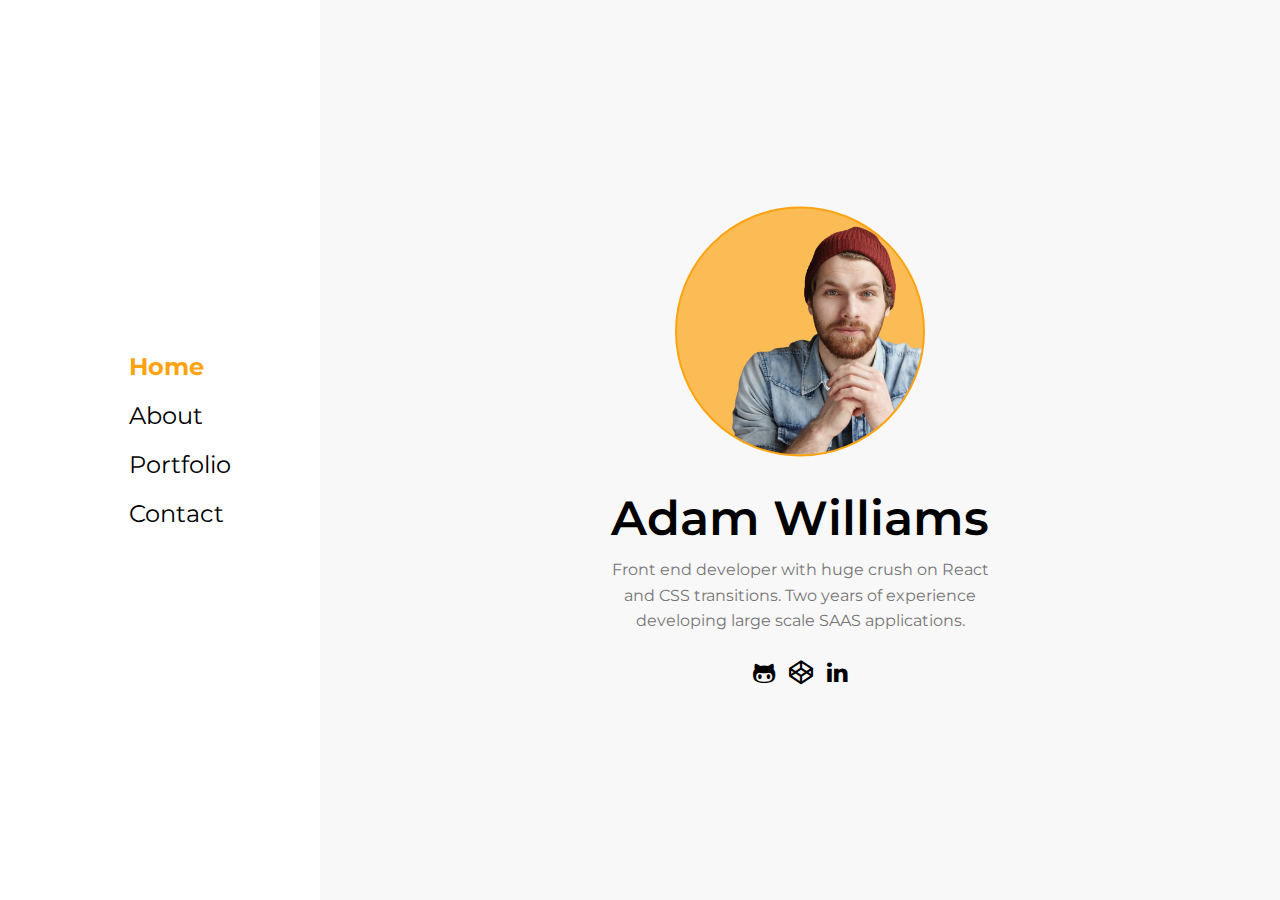
==== index.html @ 5f894e11 "init commit" ====
<!DOCTYPE html>
<html lang="en">
<head>
    <meta charset="UTF-8">
    <meta name="viewport" content="width=device-width, initial-scale=1.0">
    <link rel="preconnect" href="https://fonts.googleapis.com">
    <link rel="preconnect" href="https://fonts.gstatic.com" crossorigin>
    <link href="https://fonts.googleapis.com/css2?family=Montserrat:wght@400;500;600&display=swap" rel="stylesheet">
    <link rel="stylesheet" href="https://cdnjs.cloudflare.com/ajax/libs/font-awesome/4.7.0/css/font-awesome.css" integrity="sha512-5A8nwdMOWrSz20fDsjczgUidUBR8liPYU+WymTZP1lmY9G6Oc7HlZv156XqnsgNUzTyMefFTcsFH/tnJE/+xBg==" crossorigin="anonymous" referrerpolicy="no-referrer" />    <link rel="stylesheet" href="style.css">
    <title>Portfolio website</title>
</head>
<body>
    <main class="vh-100 flex">
        <aside class="vh-100 flex content-center items-center">
            <ul>
                <li><a href="" class="active">Home</a></li>
                <li><a href="">About</a></li>
                <li><a href="">Portfolio</a></li>
                <li><a href="">Contact</a></li>
            </ul>
        </aside>
        <section class="gray-background vh-100">
            <div class="vcenter">
                <div class="flex content-center items-center">
                    <div class="circle">
                        <div class="img"></div>
                    </div>
                </div>
                <div class="flex content-center">
                    <h1>Adam Williams</h1>
                </div>
                <div class="flex content-center">
                    <p>Front end developer with huge crush on React and CSS transitions. Two years of experience developing large scale SAAS applications.</p>
                </div>
                <div class="flex content-center">
                    <i class="fa fa-github-alt" aria-hidden="true"></i>
                    <i class="fa fa-codepen" aria-hidden="true"></i>
                    <i class="fa fa-linkedin" aria-hidden="true"></i>
                </div>
            </div>
        </section>
    </main>
</body>
</html>
---- style.css ----
/* https://coolors.co/000000-14213d-fca311-e5e5e5-ffffff */
* {
    box-sizing: border-box;
}
:root {
    --black: #000000ff;
    --oxford-blue: #14213dff;
    --orange-web: #fca311ff;
    --platinum: #e5e5e5ff;
    --white: #ffffffff;
}

body {
    padding: 0;
    margin: 0;
    font-family: 'Montserrat', sans-serif;
}

body,html, .vh-100 {
    height: 100vh;
}

.flex {
    display: flex;
}

.vcenter {
    position: relative;
    top: 50%;
    transform: translateY(-50%);
}

.content-center {
    justify-content: center;
}

.items-center {
    align-items: center;
}

ul {
    list-style-type: none;
}

ul a {
    text-decoration: none;
    color: var(--black);
    font-size: 1.5rem;
}

ul li {
    margin-bottom: 20px;
}

a.active {
    font-weight: bold;
    color: var(--orange-web);
}

.gray-background {
    background-color: #f8f8f8;
}

aside {
    border-right: 1px solid var(--white);
    min-width: 25%;
    flex: 1 1 25%;
}

section {
    min-width: 75%;
}

.circle {
    border-radius: 100%;
    background-color:rgba(252,163,17,0.7);
    border: 2px solid rgba(252,163,17,1);
    display: flex;
    align-items: center;
    justify-content: center;
    background-image: url("./2.png");
    background-size: cover;
    background-position: center left;
    width: 250px;
    height: 250px;
}

h1 {
    color: var(--black);
    font-size: 3rem;
    font-weight: 600;
    margin-bottom: 10px;
}

p {   
    margin-top: 0;
    max-width: 400px;
    text-align: center;
    line-height: 1.6;
    color:#767676
}

i.fa {
    color: var(--black);
    margin: 10px 7px;
    font-size: 1.5rem;
}
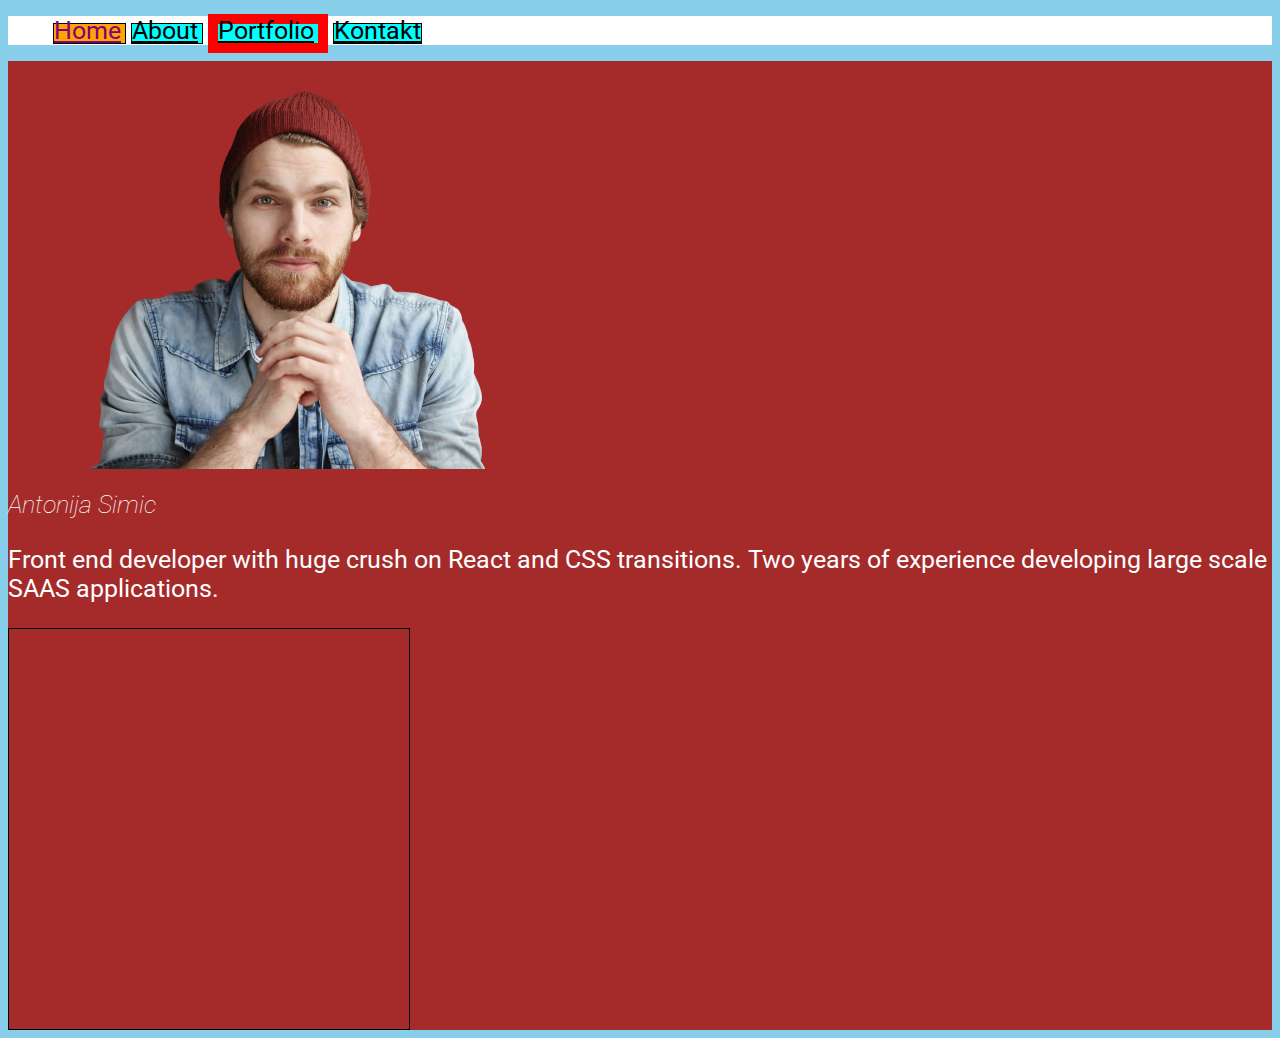
==== commit b629f16f: "improve HTML" ====
--- a/index.html
+++ b/index.html
@@ -1,44 +1,49 @@
 <!DOCTYPE html>
-<html lang="en">
-<head>
-    <meta charset="UTF-8">
-    <meta name="viewport" content="width=device-width, initial-scale=1.0">
-    <link rel="preconnect" href="https://fonts.googleapis.com">
-    <link rel="preconnect" href="https://fonts.gstatic.com" crossorigin>
-    <link href="https://fonts.googleapis.com/css2?family=Montserrat:wght@400;500;600&display=swap" rel="stylesheet">
-    <link rel="stylesheet" href="https://cdnjs.cloudflare.com/ajax/libs/font-awesome/4.7.0/css/font-awesome.css" integrity="sha512-5A8nwdMOWrSz20fDsjczgUidUBR8liPYU+WymTZP1lmY9G6Oc7HlZv156XqnsgNUzTyMefFTcsFH/tnJE/+xBg==" crossorigin="anonymous" referrerpolicy="no-referrer" />    <link rel="stylesheet" href="style.css">
-    <title>Portfolio website</title>
-</head>
-<body>
-    <main class="vh-100 flex">
-        <aside class="vh-100 flex content-center items-center">
-            <ul>
-                <li><a href="" class="active">Home</a></li>
-                <li><a href="">About</a></li>
-                <li><a href="">Portfolio</a></li>
-                <li><a href="">Contact</a></li>
-            </ul>
-        </aside>
-        <section class="gray-background vh-100">
-            <div class="vcenter">
-                <div class="flex content-center items-center">
-                    <div class="circle">
-                        <div class="img"></div>
-                    </div>
-                </div>
-                <div class="flex content-center">
-                    <h1>Adam Williams</h1>
-                </div>
-                <div class="flex content-center">
-                    <p>Front end developer with huge crush on React and CSS transitions. Two years of experience developing large scale SAAS applications.</p>
-                </div>
-                <div class="flex content-center">
-                    <i class="fa fa-github-alt" aria-hidden="true"></i>
-                    <i class="fa fa-codepen" aria-hidden="true"></i>
-                    <i class="fa fa-linkedin" aria-hidden="true"></i>
-                </div>
-            </div>
-        </section>
+<html>
+  <head>
+    <link rel="preconnect" href="https://fonts.googleapis.com" />
+    <link rel="preconnect" href="https://fonts.gstatic.com" crossorigin />
+    <link
+      href="https://fonts.googleapis.com/css2?family=Roboto&display=swap"
+      rel="stylesheet"
+    />
+    <link rel="stylesheet" href="./main.css" />
+    <title>Antonijina portfolio stranica</title>
+  </head>
+
+  <body>
+    <main>
+      <aside id="aside">
+        <ul>
+          <li class="nav-item" id="one">
+            <a href="./index.html">Home</a>
+          </li>
+
+          <li class="nav-item">
+            <a href="./about.html">About</a>
+          </li>
+
+          <li class="nav-item">
+            <a href="./portfolio.html">Portfolio</a>
+          </li>
+
+          <li class="nav-item">
+            <a href="./contact.html">Kontakt</a>
+          </li>
+        </ul>
+      </aside>
+
+      <section>
+        <img src="./2.png" alt="moja_slika" />
+        <h1>Antonija Simic</h1>
+
+        <p>
+          Front end developer with huge crush on React and CSS transitions. Two
+          years of experience developing large scale SAAS applications.
+        </p>
+
+        <div class="wrapper"></div>
+      </section>
     </main>
-</body>
-</html>+  </body>
+</html>
--- a/main.css
+++ b/main.css
@@ -0,0 +1,70 @@
+body {
+  background-color: skyblue;
+  color: white;
+  font-family: "Roboto";
+}
+
+h1 {
+  font-size: 20px;
+  font-weight: lighter;
+  font-style: italic;
+  line-height: 1.2;
+}
+
+li {
+  background-color: orange;
+  display: inline;
+}
+
+.nav-item {
+  border: 1px solid black;
+}
+
+#aside {
+  background-color: white;
+}
+
+input[type="email"] {
+  background-color: blue;
+}
+
+h1,
+p,
+h2,
+a {
+  font-size: 25px;
+}
+
+#aside + section {
+  background-color: brown;
+}
+
+#one ~ li {
+  background-color: aqua;
+}
+
+li > a {
+  color: black;
+}
+
+main li {
+  margin-left: 5px;
+}
+
+li:nth-child(3n) {
+  border: 10px solid red;
+}
+
+#aside ul li:first-child a {
+  color: purple;
+}
+
+.wrapper {
+  border: 1px solid black;
+  width: 400px;
+  height: 400px;
+  background-image: url("https://picsum.photos/200");
+  background-repeat: no-repeat;
+  background-size: cover;
+  background-position: center center;
+}
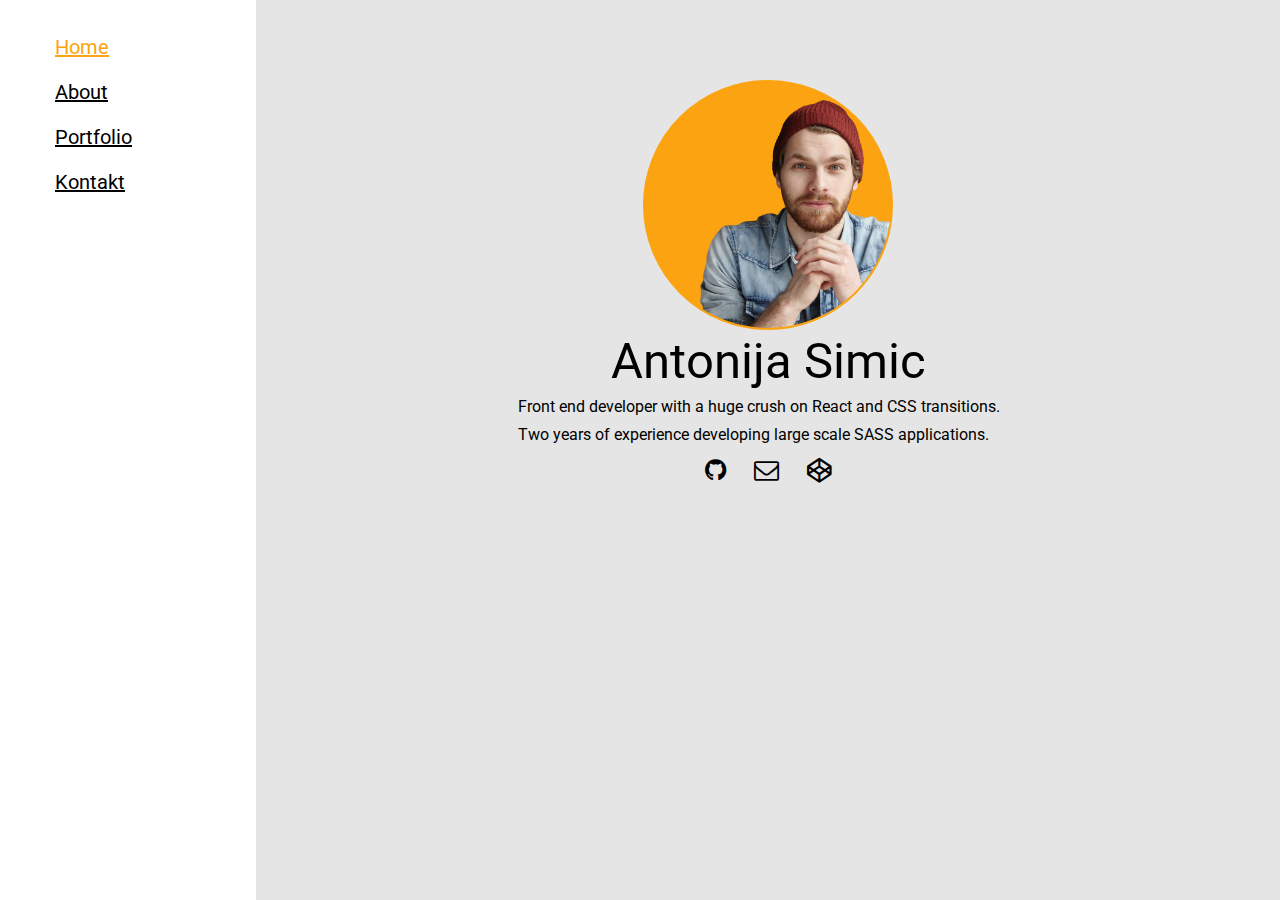
==== commit 9b627ba3: "final code" ====
--- a/index.html
+++ b/index.html
@@ -1,48 +1,79 @@
 <!DOCTYPE html>
 <html>
   <head>
+    <meta name="viewport" content="width=device-width, initial-scale=1" />
     <link rel="preconnect" href="https://fonts.googleapis.com" />
     <link rel="preconnect" href="https://fonts.gstatic.com" crossorigin />
     <link
       href="https://fonts.googleapis.com/css2?family=Roboto&display=swap"
       rel="stylesheet"
     />
-    <link rel="stylesheet" href="./main.css" />
+    <link
+      rel="stylesheet"
+      href="https://cdnjs.cloudflare.com/ajax/libs/font-awesome/4.7.0/css/font-awesome.css"
+      integrity="sha512-5A8nwdMOWrSz20fDsjczgUidUBR8liPYU+WymTZP1lmY9G6Oc7HlZv156XqnsgNUzTyMefFTcsFH/tnJE/+xBg=="
+      crossorigin="anonymous"
+      referrerpolicy="no-referrer"
+    />
+    <link rel="stylesheet" href="./css/reset.css" />
+    <link rel="stylesheet" href="./css/utility.css" />
+    <link rel="stylesheet" href="./css/typography.css" />
+    <link rel="stylesheet" href="./css/main.css" />
     <title>Antonijina portfolio stranica</title>
   </head>
 
   <body>
     <main>
-      <aside id="aside">
-        <ul>
-          <li class="nav-item" id="one">
-            <a href="./index.html">Home</a>
-          </li>
+      <aside>
+        <nav>
+          <ul class="list flex">
+            <li class="nav-item" id="one">
+              <a href="./index.html" class="active">Home</a>
+            </li>
 
-          <li class="nav-item">
-            <a href="./about.html">About</a>
-          </li>
+            <li class="nav-item">
+              <a href="./about.html">About</a>
+            </li>
 
-          <li class="nav-item">
-            <a href="./portfolio.html">Portfolio</a>
-          </li>
+            <li class="nav-item">
+              <a href="./portfolio.html">Portfolio</a>
+            </li>
 
-          <li class="nav-item">
-            <a href="./contact.html">Kontakt</a>
-          </li>
-        </ul>
+            <li class="nav-item">
+              <a href="./contact.html">Kontakt</a>
+            </li>
+          </ul>
+        </nav>
       </aside>
 
-      <section>
-        <img src="./2.png" alt="moja_slika" />
-        <h1>Antonija Simic</h1>
+      <section class="h-full">
+        <div class="flex items-center flex-column">
+          <div class="circle"></div>
+          <h1>Antonija Simic</h1>
+          <p>
+            Front end developer with a huge crush on React and CSS transitions.
+            Two years of experience developing large scale SASS applications.
+          </p>
+          <ul class="flex">
+            <li class="mx-4">
+              <a href="https://github.com/tonkec" class="text-black">
+                <i class="fa fa-github" aria-hidden="true"></i>
+              </a>
+            </li>
 
-        <p>
-          Front end developer with huge crush on React and CSS transitions. Two
-          years of experience developing large scale SAAS applications.
-        </p>
+            <li class="mx-4">
+              <a href="mailto:antonija1023@gmail.com" class="text-black">
+                <i class="fa fa-envelope-o" aria-hidden="true"></i>
+              </a>
+            </li>
 
-        <div class="wrapper"></div>
+            <li class="mx-4">
+              <a href="https://codepen.io/tonkec" class="text-black">
+                <i class="fa fa-codepen" aria-hidden="true"></i>
+              </a>
+            </li>
+          </ul>
+        </div>
       </section>
     </main>
   </body>
--- a/css/utility.css
+++ b/css/utility.css
@@ -0,0 +1,48 @@
+.flex {
+  display: flex;
+}
+
+.content-center {
+  justify-content: center;
+}
+
+.items-center {
+  align-items: center;
+}
+
+.flex-wrap {
+  flex-wrap: wrap;
+}
+
+.flex-column {
+  flex-direction: column;
+}
+
+.mx-4 {
+  margin-left: 14px;
+  margin-right: 14px;
+}
+
+.text-black {
+  color: var(--black);
+}
+
+.grid {
+  display: grid;
+}
+
+.mt-20 {
+  margin-top: 20px;
+}
+
+.mt-40 {
+  margin-top: 40px;
+}
+
+.mb-40 {
+  margin-bottom: 40px;
+}
+
+.h-full {
+  height: 100vh;
+}
--- a/css/typography.css
+++ b/css/typography.css
@@ -0,0 +1,45 @@
+html {
+  font-size: 100%;
+}
+
+body {
+  font-weight: 400;
+  line-height: 1.75;
+  font-family: "Roboto", sans-serif;
+}
+
+h1,
+h2,
+h3,
+h4,
+h5 {
+  font-weight: 400;
+  line-height: 1.3;
+}
+
+h1 {
+  margin-top: 0;
+  font-size: 3.052rem;
+}
+
+h2 {
+  font-size: 2.441rem;
+}
+
+h3 {
+  font-size: 1.953rem;
+}
+
+h4,
+a {
+  font-size: 1.563rem;
+}
+
+h5 {
+  font-size: 1.25rem;
+}
+
+small,
+.text_small {
+  font-size: 0.8rem;
+}
--- a/css/main.css
+++ b/css/main.css
@@ -0,0 +1,177 @@
+* {
+  box-sizing: border-box;
+}
+
+:root {
+  --black: #000000ff;
+  --oxford-blue: #14213dff;
+  --orange-web: #fca311ff;
+  --platinum: #e5e5e5ff;
+  --white: #ffffffff;
+}
+
+aside {
+  position: fixed;
+  top: 0;
+  left: 0;
+  right: 0;
+  background-color: var(--white);
+}
+
+section {
+  background-color: var(--platinum);
+  padding-top: 100px;
+  padding-bottom: 100px;
+  padding-left: 20px;
+  padding-right: 20px;
+  min-height: 100vh;
+}
+
+.circle {
+  background-color: var(--orange-web);
+  background-image: url("./../me.png");
+  background-size: cover;
+  background-position: center left;
+  background-repeat: no-repeat;
+  height: 250px;
+  width: 250px;
+  border-radius: 100%;
+  border: 2px solid var(--orange-web);
+  margin-top: 50px;
+}
+
+nav {
+  padding: 20px;
+}
+
+.list li {
+  margin: 0 5px;
+}
+
+.list a {
+  color: var(--black);
+  font-size: 20px;
+}
+
+.list .active {
+  color: var(--orange-web);
+}
+
+p {
+  max-width: 500px;
+}
+
+section > .grid {
+  grid-template-columns: repeat(auto-fit, minmax(min-content, 400px));
+  grid-column-gap: 40px;
+  grid-row-gap: 40px;
+  padding-bottom: 60px;
+}
+
+.grid-item p {
+  font-size: 14px;
+}
+
+.grid-item a {
+  background-color: var(--oxford-blue);
+  font-size: 12px;
+  color: var(--platinum);
+  display: inline-block;
+  padding: 6px 15px;
+  text-decoration: none;
+  margin-top: 10px;
+}
+
+.control {
+  border: none;
+  display: block;
+  width: 100%;
+  padding: 10px 15px;
+  margin-bottom: 10px;
+  border: 2px solid transparent;
+  transition: border-color 0.2s ease-in-out;
+  border-radius: 5px;
+}
+
+.control:focus {
+  outline: none;
+  border-color: var(--orange-web);
+}
+
+textarea {
+  font-family: "Roboto", sans-serif;
+  resize: none;
+}
+
+input[type="submit"] {
+  background-color: var(--oxford-blue);
+  color: var(--platinum);
+  cursor: pointer;
+  transition: background-color 0.5s ease-in-out;
+}
+
+input[type="submit"]:hover {
+  background-color: var(--orange-web);
+}
+
+.underline {
+  text-decoration: none;
+  position: relative;
+  z-index: 1;
+  border-bottom: 2px solid var(--orange-web);
+}
+
+.underline::after {
+  display: block;
+  position: absolute;
+  bottom: 0;
+  left: 0;
+  right: 0;
+  height: 2px;
+  background-color: var(--orange-web);
+  transition: height 0.5s ease-in-out;
+  z-index: -1;
+}
+
+.underline:hover::after {
+  height: 100%;
+}
+
+@media screen and (min-width: 600px) {
+  .control {
+    width: 50%;
+  }
+}
+
+@media screen and (min-width: 900px) {
+  aside {
+    left: 0;
+    top: 0;
+    right: auto;
+    bottom: 0;
+    width: 20%;
+    padding: 0 30px;
+  }
+
+  .list {
+    display: block;
+  }
+
+  .list li {
+    margin: 10px 5px;
+  }
+
+  section {
+    width: 80%;
+    margin-left: 20%;
+    padding-top: 30px;
+  }
+
+  .underline {
+    border-bottom: none;
+  }
+
+  .underline::after {
+    content: "";
+  }
+}
